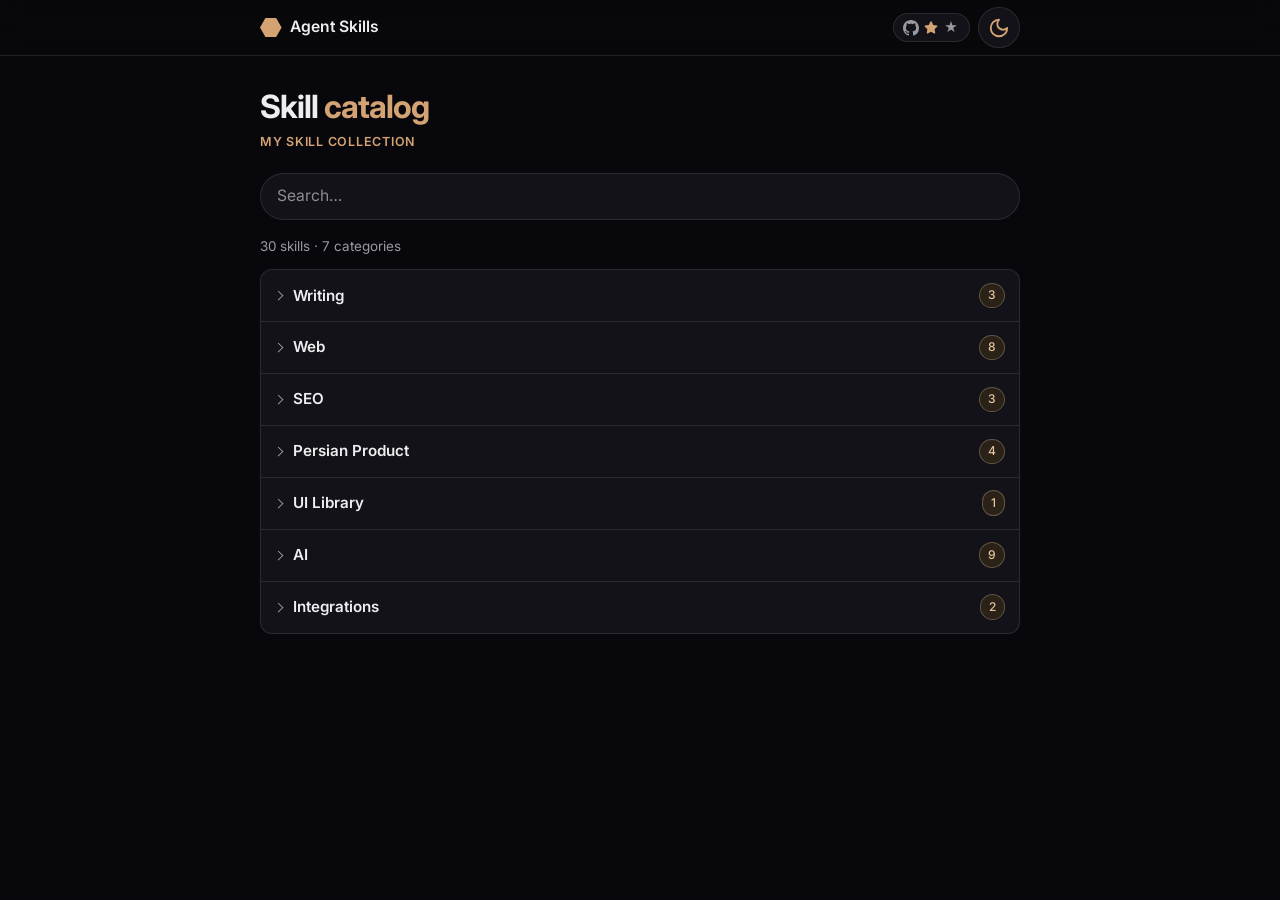
==== index.html @ ac45e0b9 "fix: typeset /skills body copy to match docs prose tokens" ====
<!DOCTYPE html>
<html lang="en">
  <head>
    <meta charset="UTF-8" />
    <meta name="viewport" content="width=device-width, initial-scale=1.0" />
    <meta name="description" content="Personal archive of Agent Skills." />
    <title>Agent Skills</title>
    <link rel="preconnect" href="https://fonts.googleapis.com" />
    <link rel="preconnect" href="https://fonts.gstatic.com" crossorigin />
    <link
      href="https://fonts.googleapis.com/css2?family=Inter:wght@400;500;600;700&display=swap"
      rel="stylesheet"
    />
    <link rel="stylesheet" href="css/main.css" />
    <link rel="stylesheet" href="css/components.css" />
    <link rel="stylesheet" href="css/responsive.css" />
    <link rel="icon" href="assets/icons/favicon.svg" type="image/svg+xml" />
    <script>
      (function () {
        var stored = localStorage.getItem("agent-skills-theme");
        var theme = stored || "dark";
        document.documentElement.setAttribute("data-theme", theme);
      })();
    </script>
  </head>
  <body>
    <a class="skip-link" href="#main">Skip to content</a>

    <header class="site-header">
      <div class="container header-inner">
        <a class="brand" href="index.html">
          <span class="brand-mark" aria-hidden="true"></span>
          Agent Skills
        </a>
        <div class="site-nav">
          <a
            class="github-link"
            id="github-stars"
            href="https://github.com/MiladJoodi/agent-skills"
            target="_blank"
            rel="noopener noreferrer"
            aria-label="Star on GitHub"
          >
            <svg class="github-octicon" viewBox="0 0 16 16" width="16" height="16" aria-hidden="true">
              <path
                fill="currentColor"
                d="M8 0C3.58 0 0 3.58 0 8c0 3.54 2.29 6.53 5.47 7.59.4.07.55-.17.55-.38 0-.19-.01-.82-.01-1.49-2.01.37-2.53-.49-2.69-.94-.09-.23-.48-.94-.82-1.13-.28-.15-.68-.52-.01-.53.63-.01 1.08.58 1.23.82.72 1.21 1.87.87 2.33.66.07-.52.28-.87.51-1.07-1.78-.2-3.64-.89-3.64-3.95 0-.87.31-1.59.82-2.15-.08-.2-.36-1.02.08-2.12 0 0 .67-.21 2.2.82.64-.18 1.32-.27 2-.27s1.36.09 2 .27c1.53-1.04 2.2-.82 2.2-.82.44 1.1.16 1.92.08 2.12.51.56.82 1.27.82 2.15 0 3.07-1.87 3.75-3.65 3.95.29.25.54.73.54 1.48 0 1.07-.01 1.93-.01 2.2 0 .21.15.46.55.38A8.01 8.01 0 0 0 16 8c0-4.42-3.58-8-8-8z"
              />
            </svg>
            <svg class="github-star" viewBox="0 0 16 16" width="14" height="14" aria-hidden="true">
              <path
                fill="currentColor"
                d="M8 .25a.75.75 0 0 1 .673.418l1.882 3.815 4.21.612a.75.75 0 0 1 .416 1.279l-3.046 2.97.719 4.192a.751.751 0 0 1-1.088.791L8 12.347l-3.766 1.98a.75.75 0 0 1-1.088-.79l.72-4.194L.818 6.374a.75.75 0 0 1 .416-1.28l4.21-.611L7.327.668A.75.75 0 0 1 8 .25z"
              />
            </svg>
            <span class="github-star-count" id="github-star-count">–</span>
          </a>
          <button
            type="button"
            class="theme-toggle"
            id="theme-toggle"
            aria-label="Toggle color theme"
          >
            <span class="theme-toggle-icons" aria-hidden="true">
              <svg class="theme-icon theme-icon-sun" viewBox="0 0 24 24" width="22" height="22" fill="none">
                <circle cx="12" cy="12" r="4" stroke="currentColor" stroke-width="2" />
                <path
                  stroke="currentColor"
                  stroke-width="2"
                  stroke-linecap="round"
                  d="M12 2v2M12 20v2M2 12h2M20 12h2M4.93 4.93l1.41 1.41M17.66 17.66l1.41 1.41M4.93 19.07l1.41-1.41M17.66 6.34l1.41-1.41"
                />
              </svg>
              <svg class="theme-icon theme-icon-moon" viewBox="0 0 24 24" width="22" height="22" fill="none">
                <path
                  stroke="currentColor"
                  stroke-width="2"
                  stroke-linecap="round"
                  stroke-linejoin="round"
                  d="M12 3a6 6 0 0 0 9 9 9 9 0 1 1-9-9Z"
                />
              </svg>
            </span>
          </button>
        </div>
      </div>
    </header>

    <main id="main">
      <section id="catalog" class="catalog catalog-home" aria-labelledby="catalog-title">
        <div class="container">
          <div class="section-head">
            <h1 id="catalog-title">Skill <span class="accent">catalog</span></h1>
            <p class="section-kicker">My skill collection</p>
          </div>

          <div class="toolbar">
            <label class="search-field">
              <span class="visually-hidden">Search skills</span>
              <input
                type="search"
                id="search-input"
                placeholder="Search…"
                autocomplete="off"
              />
            </label>
          </div>

          <p class="results-meta" id="results-meta" aria-live="polite">Loading skills…</p>
          <ul class="skills-tree" id="skills-grid"></ul>
          <p class="empty-state" id="empty-state" hidden>No skills match.</p>
        </div>
      </section>
    </main>

    <div id="skill-drawer" class="skill-drawer" hidden>
      <div class="drawer-backdrop" id="drawer-backdrop"></div>
      <aside
        class="drawer-panel"
        id="drawer-panel"
        role="dialog"
        aria-modal="true"
        aria-labelledby="drawer-title"
      >
        <header class="drawer-header">
          <div class="drawer-heading">
            <h2 id="drawer-title">Skill</h2>
            <div class="drawer-sub" id="drawer-sub"></div>
          </div>
          <button type="button" class="drawer-close" id="drawer-close" aria-label="Close">
            ×
          </button>
        </header>
        <div class="drawer-body" id="drawer-body"></div>
      </aside>
    </div>

    <script src="js/skills-data.js"></script>
    <script src="js/app.js"></script>
  </body>
</html>
---- css/main.css ----
/* Visual language inspired by cultofclaude.com — personal archive, not marketplace */
:root {
  --font-display: Inter, system-ui, -apple-system, sans-serif;
  --font-body: Inter, system-ui, -apple-system, sans-serif;

  /* Light */
  --bg: #f4f3ef;
  --bg-elevated: #ffffff;
  --ink: #141414;
  --ink-muted: #6b6b6b;
  --line: rgba(20, 20, 20, 0.12);
  --accent: #c9895a;
  --accent-soft: #f0e4d6;
  --accent-ink: #8a5a34;
  --warn: #b45309;
  --radius: 12px;
  --header-h: 3.5rem;
  --max: 760px;
}

html[data-theme="dark"] {
  /* cultofclaude-like charcoal + warm tan */
  --bg: #08080c;
  --bg-elevated: #121218;
  --ink: #eeeef0;
  --ink-muted: #9a9aa3;
  --line: rgba(255, 255, 255, 0.1);
  --accent: #d4a373;
  --accent-soft: #2a2218;
  --accent-ink: #e4c29a;
  --warn: #f0b47a;
}

*,
*::before,
*::after {
  box-sizing: border-box;
}

html {
  scroll-behavior: smooth;
}

body {
  margin: 0;
  min-height: 100vh;
  font-family: var(--font-body);
  font-size: 0.98rem;
  line-height: 1.55;
  color: var(--ink);
  background: var(--bg);
  text-rendering: optimizeLegibility;
  -webkit-font-smoothing: antialiased;
}

img {
  max-width: 100%;
  display: block;
}

a {
  color: var(--accent);
  text-decoration-thickness: 1px;
  text-underline-offset: 0.15em;
}

a:hover {
  color: var(--accent-ink);
}

code {
  font-family: ui-monospace, "SF Mono", "Cascadia Code", monospace;
  font-size: 0.86em;
  padding: 0.12em 0.35em;
  border-radius: 6px;
  background: var(--accent-soft);
  color: var(--accent-ink);
  border: 1px solid var(--line);
}

.container {
  width: min(100% - 2rem, var(--max));
  margin-inline: auto;
}

.visually-hidden {
  position: absolute;
  width: 1px;
  height: 1px;
  padding: 0;
  margin: -1px;
  overflow: hidden;
  clip: rect(0, 0, 0, 0);
  white-space: nowrap;
  border: 0;
}

.skip-link {
  position: absolute;
  left: 1rem;
  top: -4rem;
  z-index: 100;
  padding: 0.5rem 0.85rem;
  background: var(--accent);
  color: #111;
  border-radius: 8px;
  text-decoration: none;
  font-weight: 600;
}

.skip-link:focus {
  top: 1rem;
}

.site-header {
  position: sticky;
  top: 0;
  z-index: 50;
  height: var(--header-h);
  background: color-mix(in srgb, var(--bg) 88%, transparent);
  backdrop-filter: blur(10px);
  border-bottom: 1px solid var(--line);
}

.header-inner {
  height: 100%;
  display: flex;
  align-items: center;
  justify-content: space-between;
  gap: 1rem;
}

.brand {
  display: inline-flex;
  align-items: center;
  gap: 0.55rem;
  color: var(--ink);
  text-decoration: none;
  font-weight: 600;
  font-size: 0.98rem;
  letter-spacing: -0.01em;
}

.brand:hover {
  color: var(--accent);
}

.brand-mark {
  width: 1.35rem;
  height: 1.35rem;
  clip-path: polygon(25% 6%, 75% 6%, 100% 50%, 75% 94%, 25% 94%, 0 50%);
  background: var(--accent);
}

.site-nav {
  display: flex;
  align-items: center;
  gap: 0.55rem;
}

.github-link {
  display: inline-flex;
  align-items: center;
  gap: 0.35rem;
  padding: 0.35rem 0.65rem 0.35rem 0.55rem;
  border: 1px solid var(--line);
  border-radius: 999px;
  color: var(--ink-muted);
  text-decoration: none;
  font-size: 0.84rem;
  font-weight: 600;
  font-variant-numeric: tabular-nums;
  background: var(--bg-elevated);
}

.github-link:hover {
  color: var(--ink);
  border-color: color-mix(in srgb, var(--accent) 45%, var(--line));
}

.github-link:hover .github-star {
  color: var(--accent);
}

.github-link svg {
  display: block;
  flex-shrink: 0;
}

.github-star {
  color: var(--accent);
}

.github-star-count {
  min-width: 0.9rem;
  line-height: 1;
}

.section-head {
  margin-bottom: 1.35rem;
}

.section-kicker {
  margin: 0 0 0.55rem;
  color: var(--accent);
  font-size: 0.78rem;
  font-weight: 600;
  letter-spacing: 0.06em;
  text-transform: uppercase;
}

@media (prefers-reduced-motion: reduce) {
  html {
    scroll-behavior: auto;
  }
}
---- css/components.css ----
.theme-toggle {
  width: 2.6rem;
  height: 2.6rem;
  border: 1px solid var(--line);
  border-radius: 999px;
  background: var(--bg-elevated);
  color: var(--accent);
  cursor: pointer;
  display: grid;
  place-items: center;
  transition: border-color 0.2s ease, color 0.2s ease, background 0.2s ease;
}

.theme-toggle:hover {
  border-color: color-mix(in srgb, var(--accent) 50%, var(--line));
  color: var(--accent-ink);
}

.theme-toggle-icons {
  position: relative;
  width: 1.375rem;
  height: 1.375rem;
  display: grid;
  place-items: center;
}

.theme-icon {
  grid-area: 1 / 1;
  display: block;
  width: 1.375rem;
  height: 1.375rem;
  transition: opacity 0.28s ease, transform 0.35s cubic-bezier(0.34, 1.4, 0.64, 1);
}

.theme-icon-sun {
  opacity: 1;
  transform: rotate(0deg) scale(1);
}

.theme-icon-moon {
  opacity: 0;
  transform: rotate(-50deg) scale(0.4);
}

html[data-theme="dark"] .theme-icon-sun {
  opacity: 0;
  transform: rotate(50deg) scale(0.4);
}

html[data-theme="dark"] .theme-icon-moon {
  opacity: 1;
  transform: rotate(0deg) scale(1);
}

.btn {
  display: inline-flex;
  align-items: center;
  justify-content: center;
  gap: 0.35rem;
  min-height: 2.35rem;
  padding: 0.45rem 0.95rem;
  border-radius: 999px;
  border: 1px solid transparent;
  font: inherit;
  font-weight: 600;
  font-size: 0.9rem;
  text-decoration: none;
  cursor: pointer;
}

.btn-primary {
  background: var(--accent);
  color: #141414;
}

.btn-primary:hover {
  color: #141414;
  filter: brightness(1.05);
}

.btn-ghost {
  background: transparent;
  border-color: var(--line);
  color: var(--ink);
}

.btn-ghost:hover {
  border-color: color-mix(in srgb, var(--accent) 50%, var(--line));
  color: var(--accent-ink);
}

.btn-small {
  min-height: 1.9rem;
  padding: 0.28rem 0.7rem;
  font-size: 0.8rem;
  font-weight: 500;
}

.toolbar {
  display: grid;
  gap: 0.85rem;
  margin-bottom: 1rem;
}

.search-field input {
  width: 100%;
  min-height: 2.75rem;
  padding: 0.65rem 1rem;
  border: 1px solid var(--line);
  border-radius: 999px;
  background: var(--bg-elevated);
  color: var(--ink);
  font: inherit;
}

.search-field input::placeholder {
  color: color-mix(in srgb, var(--ink-muted) 90%, transparent);
}

.search-field input:focus {
  outline: 2px solid color-mix(in srgb, var(--accent) 55%, transparent);
  outline-offset: 1px;
}

.category-chips {
  display: flex;
  flex-wrap: wrap;
  gap: 0.4rem;
}

.chip {
  min-height: 1.9rem;
  padding: 0.22rem 0.7rem;
  border-radius: 999px;
  border: 1px solid var(--line);
  background: transparent;
  color: var(--ink-muted);
  font: inherit;
  font-size: 0.8rem;
  font-weight: 500;
  cursor: pointer;
}

.chip:hover {
  color: var(--ink);
  border-color: color-mix(in srgb, var(--accent) 40%, var(--line));
}

.chip[aria-pressed="true"] {
  background: var(--accent-soft);
  border-color: color-mix(in srgb, var(--accent) 45%, var(--line));
  color: var(--accent-ink);
}

.catalog-home {
  padding: 2rem 0 3.5rem;
}

.catalog-home .section-head h1 {
  margin: 0 0 0.35rem;
  font-size: clamp(1.65rem, 3vw, 2rem);
  font-weight: 700;
  letter-spacing: -0.03em;
  line-height: 1.2;
}

.catalog-home .section-head h1 .accent {
  color: var(--accent);
}

.results-meta {
  margin: 0 0 0.75rem;
  color: var(--ink-muted);
  font-size: 0.84rem;
}

.skills-tree {
  list-style: none;
  margin: 0;
  padding: 0;
  border: 1px solid var(--line);
  border-radius: var(--radius);
  background: var(--bg-elevated);
  overflow: hidden;
}

.tree-group + .tree-group {
  border-top: 1px solid var(--line);
}

.tree-group-toggle {
  width: 100%;
  display: flex;
  align-items: center;
  gap: 0.65rem;
  padding: 0.8rem 0.9rem;
  border: 0;
  background: transparent;
  color: var(--ink);
  font: inherit;
  font-weight: 600;
  font-size: 0.95rem;
  cursor: pointer;
  text-align: left;
}

.tree-group-toggle:hover {
  background: color-mix(in srgb, var(--accent-soft) 35%, transparent);
}

.tree-caret {
  width: 0.45rem;
  height: 0.45rem;
  border-right: 1.5px solid var(--ink-muted);
  border-bottom: 1.5px solid var(--ink-muted);
  transform: rotate(-45deg);
  transition: transform 0.18s ease;
  flex-shrink: 0;
}

.tree-group.is-open > .tree-group-toggle .tree-caret {
  transform: rotate(45deg);
}

.tree-group-name {
  flex: 1;
}

.tree-group-count {
  font-size: 0.75rem;
  font-weight: 500;
  color: var(--accent-ink);
  background: var(--accent-soft);
  border: 1px solid color-mix(in srgb, var(--accent) 25%, var(--line));
  border-radius: 999px;
  padding: 0.15rem 0.5rem;
}

.tree-skills {
  list-style: none;
  margin: 0;
  padding: 0 0 0.35rem;
  border-top: 1px solid var(--line);
}

.tree-skill {
  display: flex;
  align-items: center;
  gap: 0.35rem;
  padding-inline-end: 0.45rem;
}

.tree-skill:hover {
  background: color-mix(in srgb, var(--accent-soft) 40%, transparent);
}

.tree-skill-btn {
  flex: 1;
  min-width: 0;
  display: flex;
  align-items: center;
  gap: 0.65rem;
  padding: 0.55rem 0.5rem 0.55rem 1.85rem;
  border: 0;
  background: transparent;
  color: inherit;
  font: inherit;
  cursor: pointer;
  text-align: left;
}

.tree-skill-dl {
  flex: 0 0 auto;
  display: inline-flex;
  align-items: center;
  justify-content: center;
  width: 2.35rem;
  height: 2.35rem;
  padding: 0;
  border: 0;
  border-radius: 0.5rem;
  background: transparent;
  color: var(--ink-muted);
  cursor: pointer;
}

.tree-skill-dl:hover {
  color: var(--accent);
  background: color-mix(in srgb, var(--accent-soft) 55%, transparent);
}

.tree-skill-dl svg {
  display: block;
}

.skill-row-icon {
  flex: 0 0 auto;
  display: grid;
  place-items: center;
  width: 1.25rem;
  height: 1.25rem;
  color: var(--accent);
  opacity: 0.9;
}

.skill-row-icon svg {
  display: block;
}

.tree-skill-text {
  display: flex;
  align-items: baseline;
  min-width: 0;
  flex: 1;
}

.skill-title {
  font-weight: 500;
  font-size: 0.9rem;
  letter-spacing: -0.01em;
  overflow: hidden;
  text-overflow: ellipsis;
  white-space: nowrap;
}

.skill-slug {
  flex: 0 0 auto;
  margin-inline-start: auto;
  font-family: ui-monospace, "SF Mono", "Cascadia Code", monospace;
  font-size: 0.72rem;
  font-weight: 400;
  color: var(--ink-muted);
  white-space: nowrap;
}

/* Drawer */
body.drawer-open {
  overflow: hidden;
}

.skill-drawer {
  position: fixed;
  inset: 0;
  z-index: 80;
}

.drawer-backdrop {
  position: absolute;
  inset: 0;
  background: rgba(0, 0, 0, 0.45);
  opacity: 0;
  transition: opacity 0.2s ease;
}

.drawer-panel {
  position: absolute;
  top: 0;
  right: 0;
  width: min(100%, 420px);
  height: 100%;
  background: var(--bg-elevated);
  border-left: 1px solid var(--line);
  transform: translateX(100%);
  transition: transform 0.22s ease;
  display: flex;
  flex-direction: column;
}

.skill-drawer.is-open .drawer-backdrop {
  opacity: 1;
}

.skill-drawer.is-open .drawer-panel {
  transform: translateX(0);
}

.drawer-header {
  display: flex;
  align-items: flex-start;
  justify-content: space-between;
  gap: 0.75rem;
  padding: 1.1rem 1.1rem 0.85rem;
  border-bottom: 1px solid var(--line);
}

.drawer-heading {
  min-width: 0;
  flex: 1;
}

.drawer-header h2 {
  margin: 0;
  font-size: 1.2rem;
  font-weight: 700;
  letter-spacing: -0.02em;
  line-height: 1.25;
}

.drawer-sub {
  display: flex;
  flex-wrap: wrap;
  align-items: center;
  gap: 0.45rem 0.7rem;
  margin-top: 0.35rem;
}

.source-verified {
  display: inline-flex;
  align-items: center;
  gap: 0.28rem;
  color: var(--ink-muted);
  font-size: 0.78rem;
  font-weight: 500;
  text-decoration: none;
  line-height: 1.2;
}

a.source-verified:hover {
  color: var(--ink);
}

.source-check {
  flex-shrink: 0;
  display: block;
  color: color-mix(in srgb, var(--accent) 55%, var(--ink-muted));
  opacity: 0.85;
}

.drawer-cat {
  color: var(--ink-muted);
  font-size: 0.78rem;
}

.drawer-cat::before {
  content: "·";
  margin-inline-end: 0.55rem;
  opacity: 0.55;
}

.drawer-close {
  width: 2rem;
  height: 2rem;
  border: 1px solid var(--line);
  border-radius: 999px;
  background: transparent;
  color: var(--ink-muted);
  font-size: 1.25rem;
  line-height: 1;
  cursor: pointer;
}

.drawer-close:hover {
  color: var(--ink);
  border-color: color-mix(in srgb, var(--accent) 40%, var(--line));
}

.drawer-body {
  padding: 1rem 1.1rem 1.5rem;
  overflow: auto;
  flex: 1;
}

.drawer-slug {
  margin: 0 0 0.55rem;
  font-family: ui-monospace, "SF Mono", monospace;
  font-size: 0.8rem;
  color: var(--ink-muted);
}

.drawer-summary {
  margin: 0 0 1rem;
  color: var(--ink-muted);
  font-size: 0.92rem;
}

.drawer-section {
  margin-top: 1.35rem;
  margin-bottom: 0.25rem;
}

.drawer-section h3 {
  margin: 0 0 0.4rem;
  font-size: 0.82rem;
  font-weight: 600;
  color: var(--ink);
}

.drawer-help {
  margin: 0 0 0.75rem;
  color: var(--ink-muted);
  font-size: 0.86rem;
  line-height: 1.5;
}

.install-tabs {
  display: flex;
  flex-wrap: wrap;
  gap: 0.15rem 0.85rem;
  margin-bottom: 0.65rem;
  border-bottom: 1px solid var(--line);
}

.install-tab {
  margin: 0;
  padding: 0.35rem 0;
  border: 0;
  border-bottom: 1.5px solid transparent;
  margin-bottom: -1px;
  background: transparent;
  color: var(--ink-muted);
  font: inherit;
  font-size: 0.82rem;
  font-weight: 500;
  cursor: pointer;
}

.install-tab:hover {
  color: var(--ink);
}

.install-tab.is-active {
  color: var(--ink);
  border-bottom-color: var(--accent);
}

.install-panel {
  margin: 0;
}

.drawer-cmd-row {
  display: flex;
  align-items: stretch;
  gap: 0.35rem;
}

.drawer-cmd-row code {
  flex: 1;
  min-width: 0;
  display: block;
  padding: 0.65rem 0.75rem;
  border-radius: 8px;
  border: 1px solid var(--line);
  background: var(--bg);
  font-size: 0.78rem;
  line-height: 1.4;
  word-break: break-all;
}

.copy-icon-btn {
  flex: 0 0 auto;
  width: 2.25rem;
  display: inline-flex;
  align-items: center;
  justify-content: center;
  border: 1px solid var(--line);
  border-radius: 8px;
  background: transparent;
  color: var(--ink-muted);
  cursor: pointer;
}

.copy-icon-btn:hover {
  color: var(--ink);
}

.copy-icon-btn .copied-icon {
  display: none;
}

.copy-icon-btn.is-copied {
  color: var(--accent);
}

.copy-icon-btn.is-copied .copy-icon {
  display: none;
}

.copy-icon-btn.is-copied .copied-icon {
  display: block;
}

.drawer-content-section {
  margin-top: 1.5rem;
}

.drawer-content-head {
  display: flex;
  align-items: center;
  justify-content: space-between;
  gap: 0.5rem;
  margin-bottom: 0.45rem;
}

.drawer-content-head h3 {
  margin: 0;
}

.drawer-content-head .copy-icon-btn {
  width: 2rem;
  height: 2rem;
}

.skill-md-box {
  display: block;
  width: 100%;
  min-height: 14rem;
  max-height: 22rem;
  margin: 0;
  padding: 0.75rem 0.85rem;
  border: 1px solid var(--line);
  border-radius: 8px;
  background: var(--bg);
  color: var(--ink);
  font-family: ui-monospace, "SF Mono", "Cascadia Code", monospace;
  font-size: 0.74rem;
  line-height: 1.45;
  resize: vertical;
  overflow: auto;
  white-space: pre;
  tab-size: 2;
}

.skill-md-box:focus {
  outline: 1px solid color-mix(in srgb, var(--accent) 45%, var(--line));
  outline-offset: 1px;
}

.skill-slug-line {
  margin: 0 0 0.4rem;
  font-family: ui-monospace, "SF Mono", "Cascadia Code", monospace;
  font-size: 0.8rem;
  color: var(--ink-muted);
}

.empty-state {
  margin: 1.25rem 0 0;
  padding: 1rem;
  border: 1px dashed var(--line);
  border-radius: var(--radius);
  color: var(--ink-muted);
  text-align: center;
  font-size: 0.9rem;
}

.skill-page {
  padding: 1.75rem 0 3rem;
  min-height: calc(100svh - var(--header-h));
}

.skill-page > .container {
  max-width: var(--max);
}

.back-link {
  margin: 0 0 1.1rem;
}

.back-link a {
  color: var(--ink-muted);
  text-decoration: none;
  font-weight: 500;
  font-size: 0.88rem;
}

.back-link a:hover {
  color: var(--accent);
}

.skill-detail {
  padding: 0;
  border: none;
  background: transparent;
}

.skill-detail h1 {
  margin: 0 0 0.5rem;
  font-size: clamp(1.6rem, 4vw, 2rem);
  font-weight: 700;
  letter-spacing: -0.03em;
  line-height: 1.15;
}

.skill-detail .summary {
  margin: 0 0 1.35rem;
  color: var(--ink-muted);
  font-size: 0.98rem;
  max-width: 42ch;
}

.btn-download {
  width: 100%;
  min-height: 2.7rem;
  margin-bottom: 1.5rem;
  border-radius: 999px;
}

.install-steps {
  margin: 0;
  padding: 0;
  list-style: none;
  display: grid;
  counter-reset: install;
}

.install-steps li {
  position: relative;
  padding: 0.75rem 0 0.75rem 2.35rem;
  border-top: 1px solid var(--line);
  font-weight: 500;
  font-size: 0.92rem;
}

.install-steps li:last-child {
  border-bottom: 1px solid var(--line);
}

.install-steps li::before {
  counter-increment: install;
  content: counter(install);
  position: absolute;
  left: 0;
  top: 0.75rem;
  width: 1.5rem;
  height: 1.5rem;
  display: grid;
  place-items: center;
  border-radius: 999px;
  background: var(--accent-soft);
  color: var(--accent-ink);
  font-size: 0.75rem;
  font-weight: 700;
}

.path-row {
  display: flex;
  flex-wrap: wrap;
  align-items: center;
  gap: 0.45rem;
  margin-top: 0.45rem;
}

.path-row code {
  flex: 1 1 12rem;
  display: block;
  padding: 0.55rem 0.7rem;
  border-radius: 10px;
  background: var(--bg-elevated);
  border: 1px solid var(--line);
  word-break: break-all;
  font-size: 0.8rem;
}

.loading-state,
.error-state {
  margin: 0;
  color: var(--ink-muted);
}

.error-state {
  color: var(--warn);
}
---- css/responsive.css ----
@media (max-width: 640px) {

  .skill-slug {
    display: none;
  }

  .catalog-home {
    padding-top: 1.5rem;
  }

  .drawer-panel {
    width: 100%;
  }
}
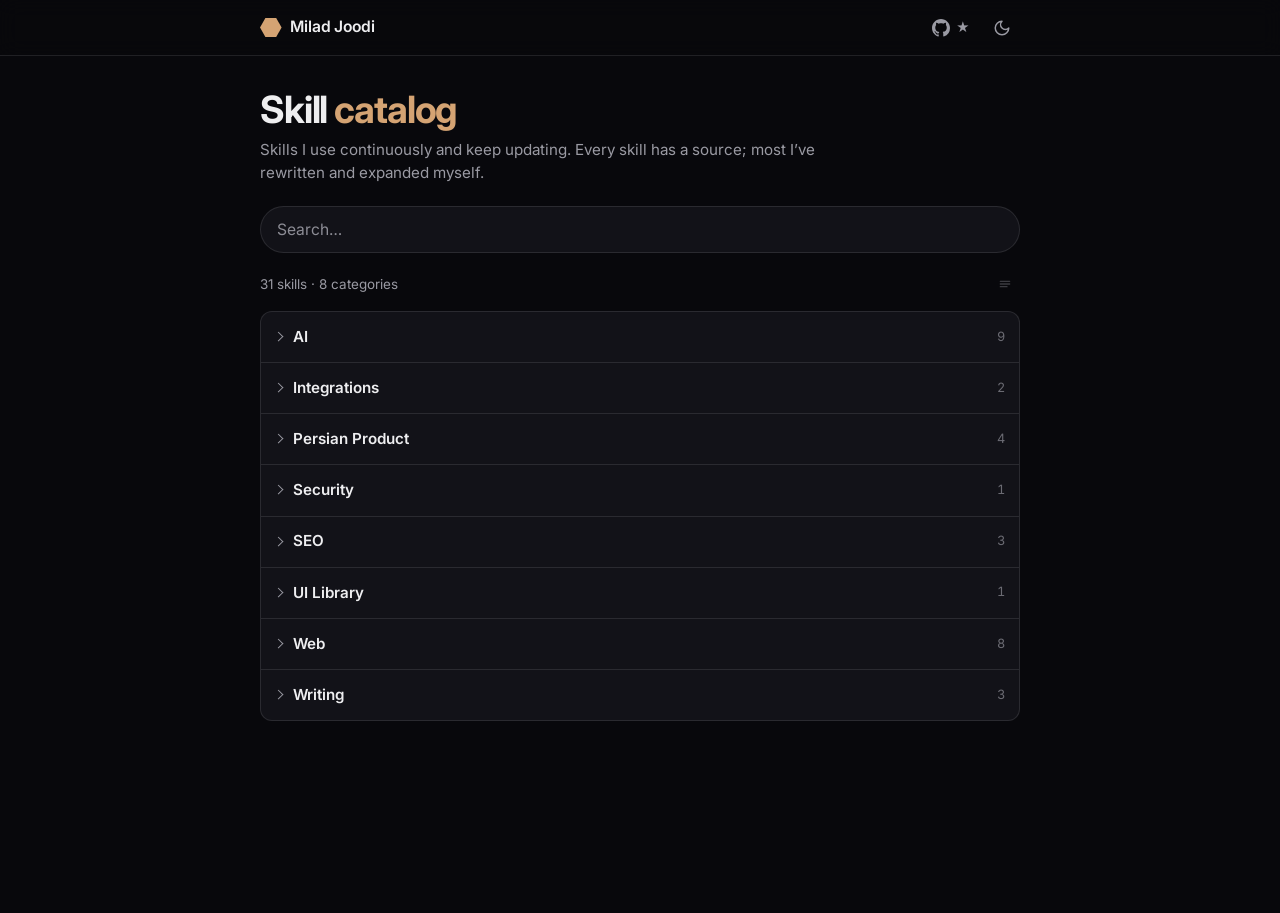
==== commit f6a050f3: "feat: densify /blocks wireframe cards to match /docs/components" ====
--- a/index.html
+++ b/index.html
@@ -3,8 +3,11 @@
   <head>
     <meta charset="UTF-8" />
     <meta name="viewport" content="width=device-width, initial-scale=1.0" />
-    <meta name="description" content="Personal archive of Agent Skills." />
-    <title>Agent Skills</title>
+    <meta
+      name="description"
+      content="Milad Joodi’s skill catalog—agent skills I use continuously, keep updated, and mostly rewrite myself."
+    />
+    <title>Milad Joodi · Skill catalog</title>
     <link rel="preconnect" href="https://fonts.googleapis.com" />
     <link rel="preconnect" href="https://fonts.gstatic.com" crossorigin />
     <link
@@ -30,7 +33,7 @@
       <div class="container header-inner">
         <a class="brand" href="index.html">
           <span class="brand-mark" aria-hidden="true"></span>
-          Agent Skills
+          Milad Joodi
         </a>
         <div class="site-nav">
           <a
@@ -41,16 +44,10 @@
             rel="noopener noreferrer"
             aria-label="Star on GitHub"
           >
-            <svg class="github-octicon" viewBox="0 0 16 16" width="16" height="16" aria-hidden="true">
+            <svg class="github-octicon" viewBox="0 0 16 16" width="18" height="18" aria-hidden="true">
               <path
                 fill="currentColor"
                 d="M8 0C3.58 0 0 3.58 0 8c0 3.54 2.29 6.53 5.47 7.59.4.07.55-.17.55-.38 0-.19-.01-.82-.01-1.49-2.01.37-2.53-.49-2.69-.94-.09-.23-.48-.94-.82-1.13-.28-.15-.68-.52-.01-.53.63-.01 1.08.58 1.23.82.72 1.21 1.87.87 2.33.66.07-.52.28-.87.51-1.07-1.78-.2-3.64-.89-3.64-3.95 0-.87.31-1.59.82-2.15-.08-.2-.36-1.02.08-2.12 0 0 .67-.21 2.2.82.64-.18 1.32-.27 2-.27s1.36.09 2 .27c1.53-1.04 2.2-.82 2.2-.82.44 1.1.16 1.92.08 2.12.51.56.82 1.27.82 2.15 0 3.07-1.87 3.75-3.65 3.95.29.25.54.73.54 1.48 0 1.07-.01 1.93-.01 2.2 0 .21.15.46.55.38A8.01 8.01 0 0 0 16 8c0-4.42-3.58-8-8-8z"
-              />
-            </svg>
-            <svg class="github-star" viewBox="0 0 16 16" width="14" height="14" aria-hidden="true">
-              <path
-                fill="currentColor"
-                d="M8 .25a.75.75 0 0 1 .673.418l1.882 3.815 4.21.612a.75.75 0 0 1 .416 1.279l-3.046 2.97.719 4.192a.751.751 0 0 1-1.088.791L8 12.347l-3.766 1.98a.75.75 0 0 1-1.088-.79l.72-4.194L.818 6.374a.75.75 0 0 1 .416-1.28l4.21-.611L7.327.668A.75.75 0 0 1 8 .25z"
               />
             </svg>
             <span class="github-star-count" id="github-star-count">–</span>
@@ -62,7 +59,7 @@
             aria-label="Toggle color theme"
           >
             <span class="theme-toggle-icons" aria-hidden="true">
-              <svg class="theme-icon theme-icon-sun" viewBox="0 0 24 24" width="22" height="22" fill="none">
+              <svg class="theme-icon theme-icon-sun" viewBox="0 0 24 24" width="18" height="18" fill="none">
                 <circle cx="12" cy="12" r="4" stroke="currentColor" stroke-width="2" />
                 <path
                   stroke="currentColor"
@@ -71,7 +68,7 @@
                   d="M12 2v2M12 20v2M2 12h2M20 12h2M4.93 4.93l1.41 1.41M17.66 17.66l1.41 1.41M4.93 19.07l1.41-1.41M17.66 6.34l1.41-1.41"
                 />
               </svg>
-              <svg class="theme-icon theme-icon-moon" viewBox="0 0 24 24" width="22" height="22" fill="none">
+              <svg class="theme-icon theme-icon-moon" viewBox="0 0 24 24" width="18" height="18" fill="none">
                 <path
                   stroke="currentColor"
                   stroke-width="2"
@@ -91,7 +88,10 @@
         <div class="container">
           <div class="section-head">
             <h1 id="catalog-title">Skill <span class="accent">catalog</span></h1>
-            <p class="section-kicker">My skill collection</p>
+            <p class="section-lead">
+              Skills I use continuously and keep updating. Every skill has a source;
+              most I’ve rewritten and expanded myself.
+            </p>
           </div>
 
           <div class="toolbar">
@@ -106,7 +106,27 @@
             </label>
           </div>
 
-          <p class="results-meta" id="results-meta" aria-live="polite">Loading skills…</p>
+          <div class="results-bar">
+            <p class="results-meta" id="results-meta" aria-live="polite">Loading skills…</p>
+            <button
+              type="button"
+              class="collapse-all-btn"
+              id="collapse-all"
+              aria-label="Collapse all categories"
+              title="Collapse all"
+              hidden
+            >
+              <svg viewBox="0 0 24 24" width="16" height="16" fill="none" aria-hidden="true">
+                <path
+                  stroke="currentColor"
+                  stroke-width="2"
+                  stroke-linecap="round"
+                  stroke-linejoin="round"
+                  d="M5 8h14M5 12h14M5 16h10"
+                />
+              </svg>
+            </button>
+          </div>
           <ul class="skills-tree" id="skills-grid"></ul>
           <p class="empty-state" id="empty-state" hidden>No skills match.</p>
         </div>
--- a/css/main.css
+++ b/css/main.css
@@ -155,40 +155,49 @@
 .site-nav {
   display: flex;
   align-items: center;
-  gap: 0.55rem;
-}
-
-.github-link {
+  gap: 0.25rem;
+}
+
+.github-link,
+.theme-toggle {
   display: inline-flex;
   align-items: center;
-  gap: 0.35rem;
-  padding: 0.35rem 0.65rem 0.35rem 0.55rem;
-  border: 1px solid var(--line);
-  border-radius: 999px;
+  justify-content: center;
+  min-width: 2.25rem;
+  height: 2.25rem;
+  padding: 0 0.55rem;
+  border: 1px solid transparent;
+  border-radius: 0.5rem;
+  background: transparent;
   color: var(--ink-muted);
   text-decoration: none;
-  font-size: 0.84rem;
+  font-size: 0.82rem;
   font-weight: 600;
   font-variant-numeric: tabular-nums;
-  background: var(--bg-elevated);
-}
-
-.github-link:hover {
-  color: var(--ink);
-  border-color: color-mix(in srgb, var(--accent) 45%, var(--line));
-}
-
-.github-link:hover .github-star {
-  color: var(--accent);
-}
-
-.github-link svg {
+  cursor: pointer;
+  transition:
+    color 0.18s ease,
+    background 0.18s ease,
+    border-color 0.18s ease;
+}
+
+.github-link {
+  gap: 0.35rem;
+}
+
+.github-link:hover,
+.theme-toggle:hover {
+  color: var(--accent-ink);
+  background: color-mix(in srgb, var(--accent-soft) 70%, transparent);
+  border-color: transparent;
+}
+
+.github-link svg,
+.theme-toggle svg {
   display: block;
   flex-shrink: 0;
-}
-
-.github-star {
-  color: var(--accent);
+  width: 1.125rem;
+  height: 1.125rem;
 }
 
 .github-star-count {
@@ -209,8 +218,22 @@
   text-transform: uppercase;
 }
 
+.section-lead {
+  margin: 0;
+  max-width: 36rem;
+  color: var(--ink-muted);
+  font-size: 0.95rem;
+  line-height: 1.55;
+}
+
 @media (prefers-reduced-motion: reduce) {
   html {
     scroll-behavior: auto;
   }
-}
+
+  .tree-caret,
+  .tree-skills-panel,
+  .tree-skills {
+    transition: none !important;
+  }
+}
--- a/css/components.css
+++ b/css/components.css
@@ -1,25 +1,13 @@
 .theme-toggle {
-  width: 2.6rem;
-  height: 2.6rem;
-  border: 1px solid var(--line);
-  border-radius: 999px;
-  background: var(--bg-elevated);
-  color: var(--accent);
-  cursor: pointer;
-  display: grid;
-  place-items: center;
-  transition: border-color 0.2s ease, color 0.2s ease, background 0.2s ease;
-}
-
-.theme-toggle:hover {
-  border-color: color-mix(in srgb, var(--accent) 50%, var(--line));
-  color: var(--accent-ink);
+  min-width: 2.25rem;
+  padding: 0;
+  color: var(--ink-muted);
 }
 
 .theme-toggle-icons {
   position: relative;
-  width: 1.375rem;
-  height: 1.375rem;
+  width: 1.125rem;
+  height: 1.125rem;
   display: grid;
   place-items: center;
 }
@@ -27,8 +15,8 @@
 .theme-icon {
   grid-area: 1 / 1;
   display: block;
-  width: 1.375rem;
-  height: 1.375rem;
+  width: 1.125rem;
+  height: 1.125rem;
   transition: opacity 0.28s ease, transform 0.35s cubic-bezier(0.34, 1.4, 0.64, 1);
 }
 
@@ -153,25 +141,83 @@
 }
 
 .catalog-home {
-  padding: 2rem 0 3.5rem;
+  padding: 2rem 0 12rem;
 }
 
 .catalog-home .section-head h1 {
-  margin: 0 0 0.35rem;
-  font-size: clamp(1.65rem, 3vw, 2rem);
+  margin: 0 0 0.4rem;
+  font-size: clamp(1.85rem, 3.4vw, 2.35rem);
   font-weight: 700;
   letter-spacing: -0.03em;
-  line-height: 1.2;
+  line-height: 1.15;
+}
+
+.catalog-home .section-head .section-kicker {
+  margin-bottom: 0.65rem;
 }
 
 .catalog-home .section-head h1 .accent {
   color: var(--accent);
 }
 
+.results-bar {
+  display: flex;
+  align-items: center;
+  justify-content: space-between;
+  gap: 0.75rem;
+  margin: 0 0 0.75rem;
+  min-height: 1.5rem;
+}
+
 .results-meta {
-  margin: 0 0 0.75rem;
+  margin: 0;
   color: var(--ink-muted);
   font-size: 0.84rem;
+}
+
+.collapse-all-btn {
+  flex: 0 0 auto;
+  display: inline-flex;
+  align-items: center;
+  justify-content: center;
+  width: 1.85rem;
+  height: 1.85rem;
+  padding: 0;
+  border: 1px solid transparent;
+  border-radius: 0.45rem;
+  background: transparent;
+  color: var(--ink-muted);
+  cursor: pointer;
+  opacity: 0.35;
+  transition:
+    opacity 0.22s ease,
+    color 0.22s ease,
+    border-color 0.22s ease,
+    background 0.22s ease;
+}
+
+.collapse-all-btn[hidden] {
+  display: none;
+}
+
+.collapse-all-btn.is-active {
+  opacity: 1;
+  color: var(--accent);
+  border-color: color-mix(in srgb, var(--accent) 35%, var(--line));
+  background: color-mix(in srgb, var(--accent-soft) 55%, transparent);
+}
+
+.collapse-all-btn.is-active:hover {
+  color: var(--accent-ink);
+  border-color: color-mix(in srgb, var(--accent) 55%, var(--line));
+}
+
+.collapse-all-btn:not(.is-active) {
+  pointer-events: none;
+}
+
+.collapse-all-btn svg {
+  display: block;
 }
 
 .skills-tree {
@@ -214,7 +260,7 @@
   border-right: 1.5px solid var(--ink-muted);
   border-bottom: 1.5px solid var(--ink-muted);
   transform: rotate(-45deg);
-  transition: transform 0.18s ease;
+  transition: transform 0.28s ease;
   flex-shrink: 0;
 }
 
@@ -227,20 +273,44 @@
 }
 
 .tree-group-count {
-  font-size: 0.75rem;
-  font-weight: 500;
-  color: var(--accent-ink);
-  background: var(--accent-soft);
-  border: 1px solid color-mix(in srgb, var(--accent) 25%, var(--line));
-  border-radius: 999px;
-  padding: 0.15rem 0.5rem;
+  font-size: 0.8rem;
+  font-weight: 400;
+  color: var(--ink-muted);
+  opacity: 0.65;
+  font-variant-numeric: tabular-nums;
+}
+
+.tree-skills-panel {
+  display: grid;
+  grid-template-rows: 0fr;
+  transition: grid-template-rows 0.32s ease;
+}
+
+.tree-group.is-open > .tree-skills-panel {
+  grid-template-rows: 1fr;
+}
+
+.tree-skills-panel > .tree-skills {
+  overflow: hidden;
+  min-height: 0;
 }
 
 .tree-skills {
   list-style: none;
   margin: 0;
+  padding: 0;
+  border-top: 1px solid transparent;
+  opacity: 0;
+  transition:
+    opacity 0.22s ease,
+    border-color 0.32s ease,
+    padding 0.32s ease;
+}
+
+.tree-group.is-open > .tree-skills-panel > .tree-skills {
   padding: 0 0 0.35rem;
-  border-top: 1px solid var(--line);
+  border-top-color: var(--line);
+  opacity: 1;
 }
 
 .tree-skill {
@@ -471,6 +541,7 @@
   margin: 0 0 1rem;
   color: var(--ink-muted);
   font-size: 0.92rem;
+  line-height: 1.5;
 }
 
 .drawer-section {
@@ -579,52 +650,6 @@
   display: block;
 }
 
-.drawer-content-section {
-  margin-top: 1.5rem;
-}
-
-.drawer-content-head {
-  display: flex;
-  align-items: center;
-  justify-content: space-between;
-  gap: 0.5rem;
-  margin-bottom: 0.45rem;
-}
-
-.drawer-content-head h3 {
-  margin: 0;
-}
-
-.drawer-content-head .copy-icon-btn {
-  width: 2rem;
-  height: 2rem;
-}
-
-.skill-md-box {
-  display: block;
-  width: 100%;
-  min-height: 14rem;
-  max-height: 22rem;
-  margin: 0;
-  padding: 0.75rem 0.85rem;
-  border: 1px solid var(--line);
-  border-radius: 8px;
-  background: var(--bg);
-  color: var(--ink);
-  font-family: ui-monospace, "SF Mono", "Cascadia Code", monospace;
-  font-size: 0.74rem;
-  line-height: 1.45;
-  resize: vertical;
-  overflow: auto;
-  white-space: pre;
-  tab-size: 2;
-}
-
-.skill-md-box:focus {
-  outline: 1px solid color-mix(in srgb, var(--accent) 45%, var(--line));
-  outline-offset: 1px;
-}
-
 .skill-slug-line {
   margin: 0 0 0.4rem;
   font-family: ui-monospace, "SF Mono", "Cascadia Code", monospace;
@@ -692,6 +717,11 @@
   min-height: 2.7rem;
   margin-bottom: 1.5rem;
   border-radius: 999px;
+  color: #fff;
+}
+
+.btn-download:hover {
+  color: #fff;
 }
 
 .install-steps {
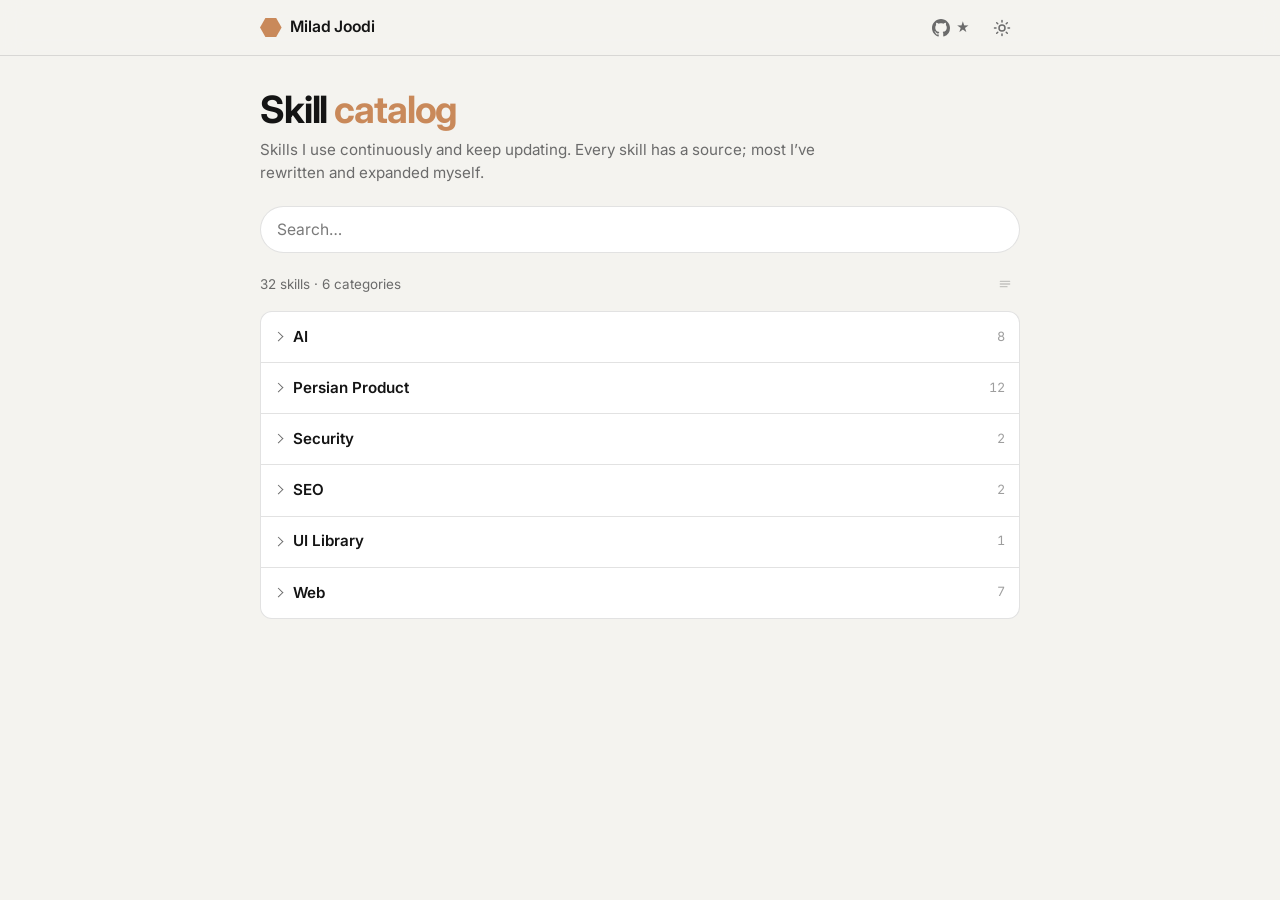
==== commit c2a376d1: "feat: default-export demos so copyable examples match installable registry" ====
--- a/index.html
+++ b/index.html
@@ -21,7 +21,11 @@
     <script>
       (function () {
         var stored = localStorage.getItem("agent-skills-theme");
-        var theme = stored || "dark";
+        var theme =
+          stored ||
+          (window.matchMedia("(prefers-color-scheme: dark)").matches
+            ? "dark"
+            : "light");
         document.documentElement.setAttribute("data-theme", theme);
       })();
     </script>
